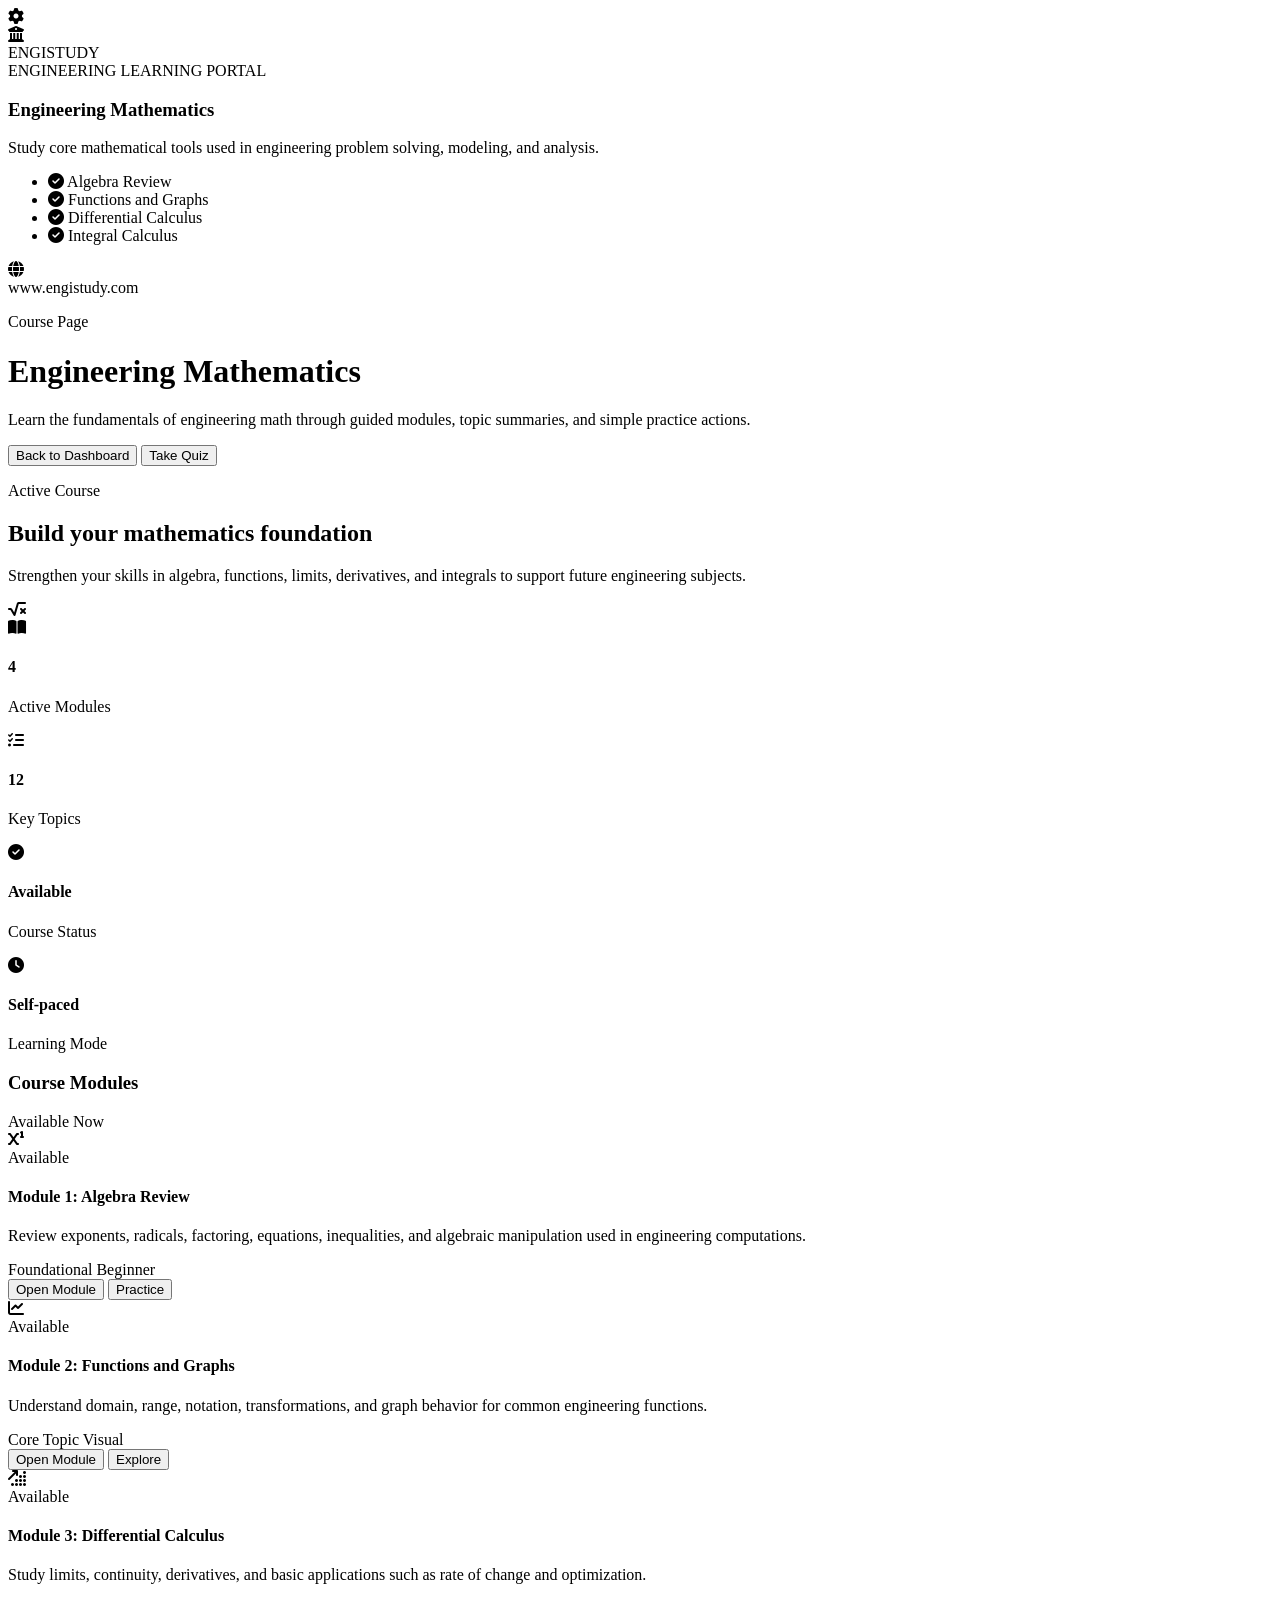
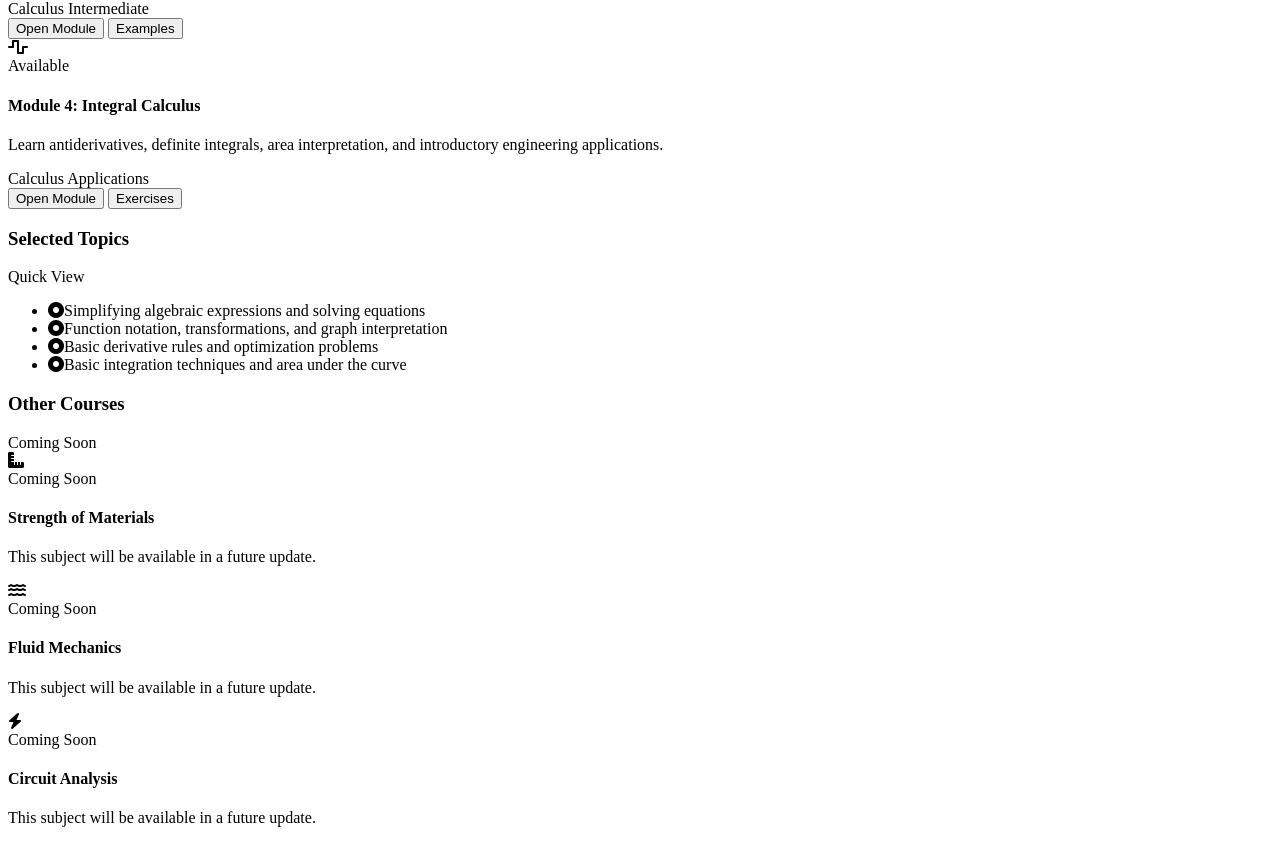
==== Engineering Mathematics/Engineering-math.html @ 1a0a08f6 "Add files via upload" ====
<!doctype html>
<html lang="en">
  <head>
    <meta charset="UTF-8" />
    <meta name="viewport" content="width=device-width, initial-scale=1.0" />
    <title>Engineering Mathematics - EngiStudy</title>
    <link
      rel="stylesheet"
      href="https://cdnjs.cloudflare.com/ajax/libs/font-awesome/6.5.0/css/all.min.css"
    />
    <link rel="stylesheet" href="engineering-math.css" />
  </head>
  <body>
    <div class="page">
      <div class="layout">
        <aside class="sidebar">
          <div class="logo-wrap">
            <div class="custom-logo">
              <div class="gear-ring"><i class="fa-solid fa-gear"></i></div>
              <div class="logo-center">
                <i class="fa-solid fa-building-columns"></i>
              </div>
            </div>
            <div>
              <div class="brand-title">ENGI<span>STUDY</span></div>
              <div class="brand-subtitle">ENGINEERING LEARNING PORTAL</div>
            </div>
          </div>

          <div class="blob blob-top"></div>
          <div class="blob blob-left"></div>
          <div class="blob blob-bottom"></div>
          <div class="orb orb-one"></div>
          <div class="orb orb-two"></div>

          <div class="sidebar-card">
            <h3>Engineering Mathematics</h3>
            <p>
              Study core mathematical tools used in engineering problem solving,
              modeling, and analysis.
            </p>
            <ul class="sidebar-list">
              <li><i class="fa-solid fa-check-circle"></i> Algebra Review</li>
              <li>
                <i class="fa-solid fa-check-circle"></i> Functions and Graphs
              </li>
              <li>
                <i class="fa-solid fa-check-circle"></i> Differential Calculus
              </li>
              <li>
                <i class="fa-solid fa-check-circle"></i> Integral Calculus
              </li>
            </ul>
          </div>

          <div class="site-link">
            <div class="site-icon"><i class="fa-solid fa-globe"></i></div>
            <span>www.engistudy.com</span>
          </div>
        </aside>

        <main class="content">
          <div class="topbar">
            <div>
              <p class="label">Course Page</p>
              <h1>Engineering Mathematics</h1>
              <p>
                Learn the fundamentals of engineering math through guided
                modules, topic summaries, and simple practice actions.
              </p>
            </div>
            <div class="btn-row">
              <button
                class="btn btn-light"
                onclick="window.location.href = '../index.html'"
              >
                Back to Dashboard
              </button>
              <button
                class="btn btn-primary"
                onclick="alert('Quiz section coming soon.')"
              >
                Take Quiz
              </button>
            </div>
          </div>

          <section class="hero-card">
            <div>
              <p class="label hero-label">Active Course</p>
              <h2>Build your mathematics foundation</h2>
              <p>
                Strengthen your skills in algebra, functions, limits,
                derivatives, and integrals to support future engineering
                subjects.
              </p>
            </div>
            <div class="hero-badge">
              <i class="fa-solid fa-square-root-variable"></i>
            </div>
          </section>

          <section class="stats-grid">
            <div class="stat-card">
              <div class="stat-icon"><i class="fa-solid fa-book-open"></i></div>
              <div>
                <h4>4</h4>
                <p>Active Modules</p>
              </div>
            </div>
            <div class="stat-card">
              <div class="stat-icon">
                <i class="fa-solid fa-list-check"></i>
              </div>
              <div>
                <h4>12</h4>
                <p>Key Topics</p>
              </div>
            </div>
            <div class="stat-card">
              <div class="stat-icon">
                <i class="fa-solid fa-circle-check"></i>
              </div>
              <div>
                <h4>Available</h4>
                <p>Course Status</p>
              </div>
            </div>
            <div class="stat-card">
              <div class="stat-icon"><i class="fa-solid fa-clock"></i></div>
              <div>
                <h4>Self-paced</h4>
                <p>Learning Mode</p>
              </div>
            </div>
          </section>

          <section class="section">
            <div class="section-header">
              <h3>Course Modules</h3>
              <span class="section-tag">Available Now</span>
            </div>

            <div class="lesson-grid">
              <article class="lesson-card">
                <div class="lesson-top">
                  <div class="lesson-icon">
                    <i class="fa-solid fa-superscript"></i>
                  </div>
                  <div class="lesson-status">Available</div>
                </div>
                <h4>Module 1: Algebra Review</h4>
                <p>
                  Review exponents, radicals, factoring, equations,
                  inequalities, and algebraic manipulation used in engineering
                  computations.
                </p>
                <div class="lesson-meta">
                  <span class="pill">Foundational</span>
                  <span class="pill">Beginner</span>
                </div>
                <div class="lesson-actions">
                  <button
                    class="mini-btn mini-btn-primary"
                    onclick="showTopic('algebra')"
                  >
                    Open Module
                  </button>
                  <button
                    class="mini-btn mini-btn-secondary"
                    onclick="alert('Practice set coming soon.')"
                  >
                    Practice
                  </button>
                </div>
              </article>

              <article class="lesson-card">
                <div class="lesson-top">
                  <div class="lesson-icon">
                    <i class="fa-solid fa-chart-line"></i>
                  </div>
                  <div class="lesson-status">Available</div>
                </div>
                <h4>Module 2: Functions and Graphs</h4>
                <p>
                  Understand domain, range, notation, transformations, and graph
                  behavior for common engineering functions.
                </p>
                <div class="lesson-meta">
                  <span class="pill">Core Topic</span>
                  <span class="pill">Visual</span>
                </div>
                <div class="lesson-actions">
                  <button
                    class="mini-btn mini-btn-primary"
                    onclick="showTopic('functions')"
                  >
                    Open Module
                  </button>
                  <button
                    class="mini-btn mini-btn-secondary"
                    onclick="alert('Graphing activity coming soon.')"
                  >
                    Explore
                  </button>
                </div>
              </article>

              <article class="lesson-card">
                <div class="lesson-top">
                  <div class="lesson-icon">
                    <i class="fa-solid fa-arrow-up-right-dots"></i>
                  </div>
                  <div class="lesson-status">Available</div>
                </div>
                <h4>Module 3: Differential Calculus</h4>
                <p>
                  Study limits, continuity, derivatives, and basic applications
                  such as rate of change and optimization.
                </p>
                <div class="lesson-meta">
                  <span class="pill">Calculus</span>
                  <span class="pill">Intermediate</span>
                </div>
                <div class="lesson-actions">
                  <button
                    class="mini-btn mini-btn-primary"
                    onclick="showTopic('differential')"
                  >
                    Open Module
                  </button>
                  <button
                    class="mini-btn mini-btn-secondary"
                    onclick="alert('Worked examples coming soon.')"
                  >
                    Examples
                  </button>
                </div>
              </article>

              <article class="lesson-card">
                <div class="lesson-top">
                  <div class="lesson-icon">
                    <i class="fa-solid fa-wave-square"></i>
                  </div>
                  <div class="lesson-status">Available</div>
                </div>
                <h4>Module 4: Integral Calculus</h4>
                <p>
                  Learn antiderivatives, definite integrals, area
                  interpretation, and introductory engineering applications.
                </p>
                <div class="lesson-meta">
                  <span class="pill">Calculus</span>
                  <span class="pill">Applications</span>
                </div>
                <div class="lesson-actions">
                  <button
                    class="mini-btn mini-btn-primary"
                    onclick="showTopic('integral')"
                  >
                    Open Module
                  </button>
                  <button
                    class="mini-btn mini-btn-secondary"
                    onclick="alert('Integration exercises coming soon.')"
                  >
                    Exercises
                  </button>
                </div>
              </article>
            </div>
          </section>

          <section class="section">
            <div class="section-header">
              <h3>Selected Topics</h3>
              <span class="section-tag">Quick View</span>
            </div>

            <ul class="topic-list" id="topicList">
              <li>
                <i class="fa-solid fa-circle-dot"></i
                ><span
                  >Simplifying algebraic expressions and solving equations</span
                >
              </li>
              <li>
                <i class="fa-solid fa-circle-dot"></i
                ><span
                  >Function notation, transformations, and graph
                  interpretation</span
                >
              </li>
              <li>
                <i class="fa-solid fa-circle-dot"></i
                ><span>Basic derivative rules and optimization problems</span>
              </li>
              <li>
                <i class="fa-solid fa-circle-dot"></i
                ><span
                  >Basic integration techniques and area under the curve</span
                >
              </li>
            </ul>
          </section>

          <section class="section">
            <div class="section-header">
              <h3>Other Courses</h3>
              <span class="section-tag">Coming Soon</span>
            </div>

            <div class="coming-grid">
              <div class="coming-card">
                <div class="lesson-icon">
                  <i class="fa-solid fa-ruler-combined"></i>
                </div>
                <div class="coming-status">Coming Soon</div>
                <h4>Strength of Materials</h4>
                <p>This subject will be available in a future update.</p>
              </div>

              <div class="coming-card">
                <div class="lesson-icon"><i class="fa-solid fa-water"></i></div>
                <div class="coming-status">Coming Soon</div>
                <h4>Fluid Mechanics</h4>
                <p>This subject will be available in a future update.</p>
              </div>

              <div class="coming-card">
                <div class="lesson-icon"><i class="fa-solid fa-bolt"></i></div>
                <div class="coming-status">Coming Soon</div>
                <h4>Circuit Analysis</h4>
                <p>This subject will be available in a future update.</p>
              </div>
            </div>
          </section>
        </main>
      </div>
    </div>

    <script src="engineering-math.js"></script>
    <script>
      document.body.style.opacity = "0";
      window.addEventListener("load", function () {
        document.body.style.transition = "opacity 0.25s ease";
        document.body.style.opacity = "1";
      });
    </script>
  </body>
</html>
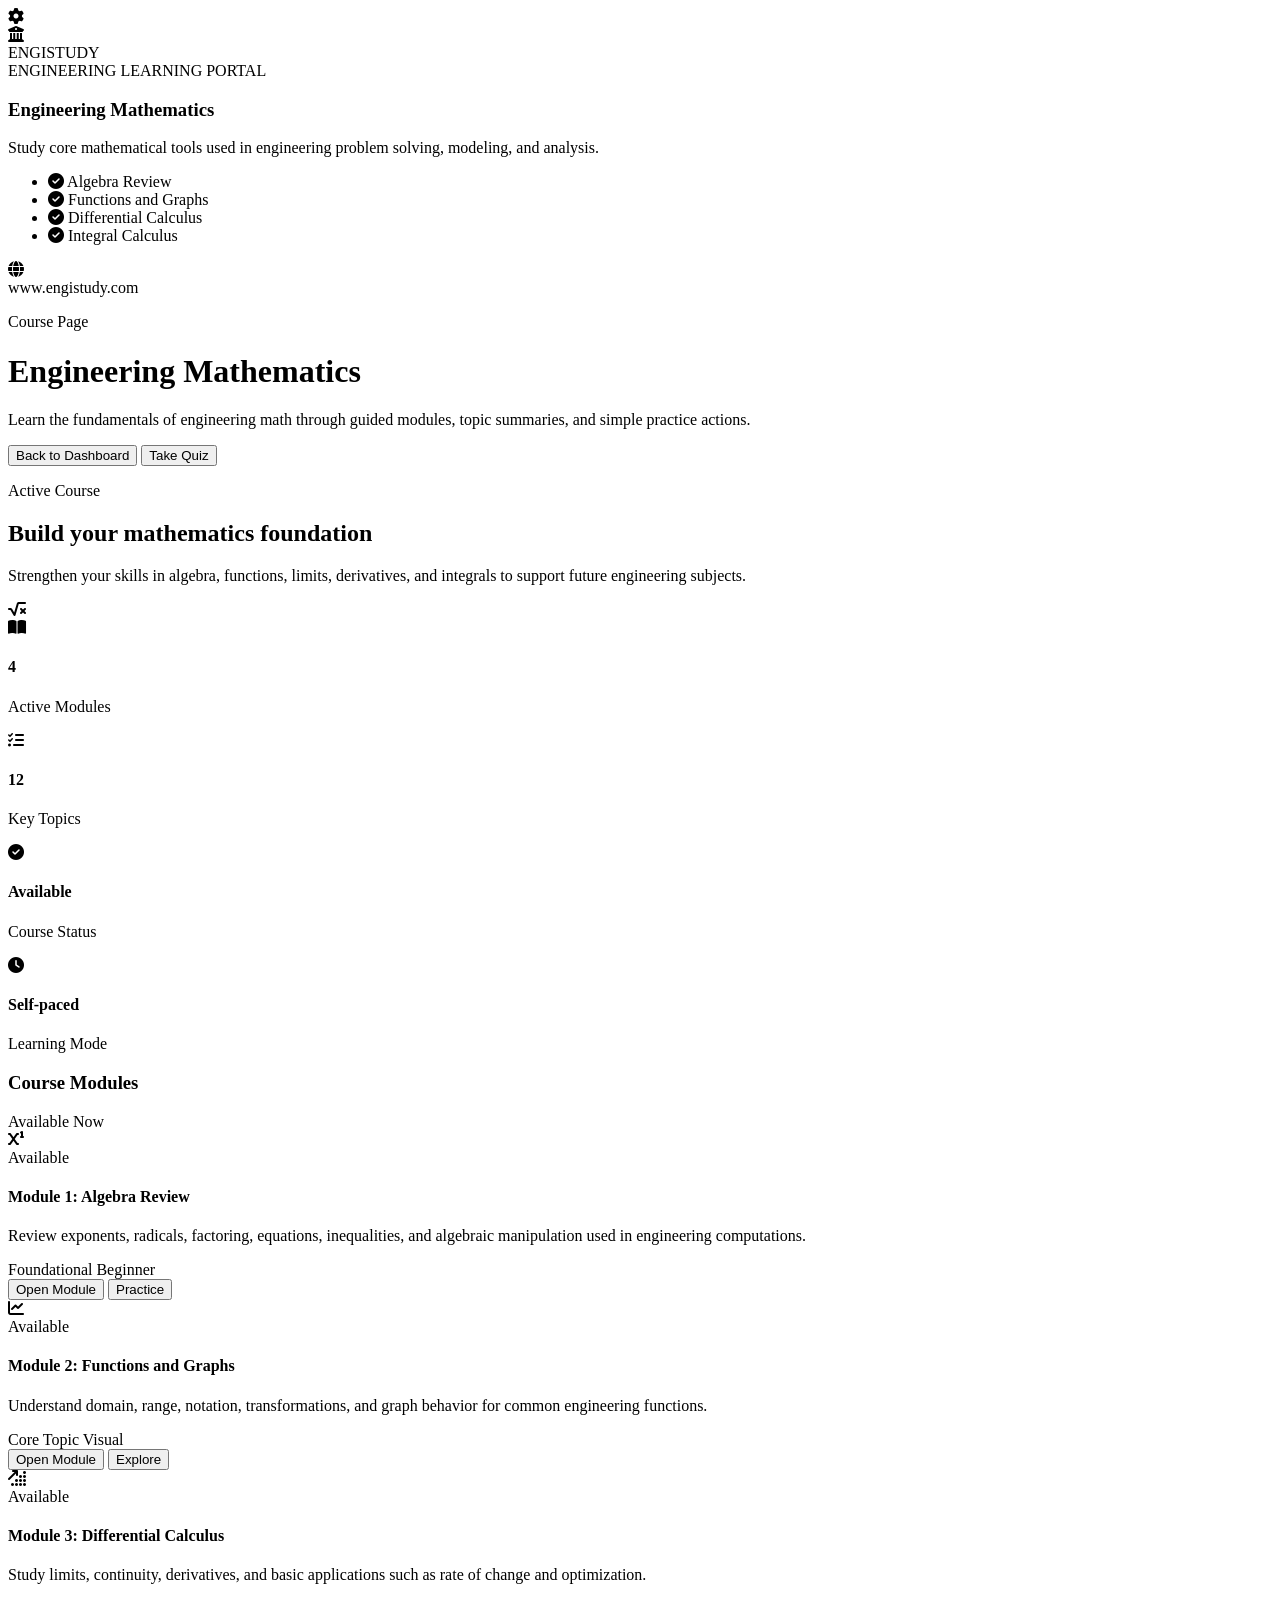
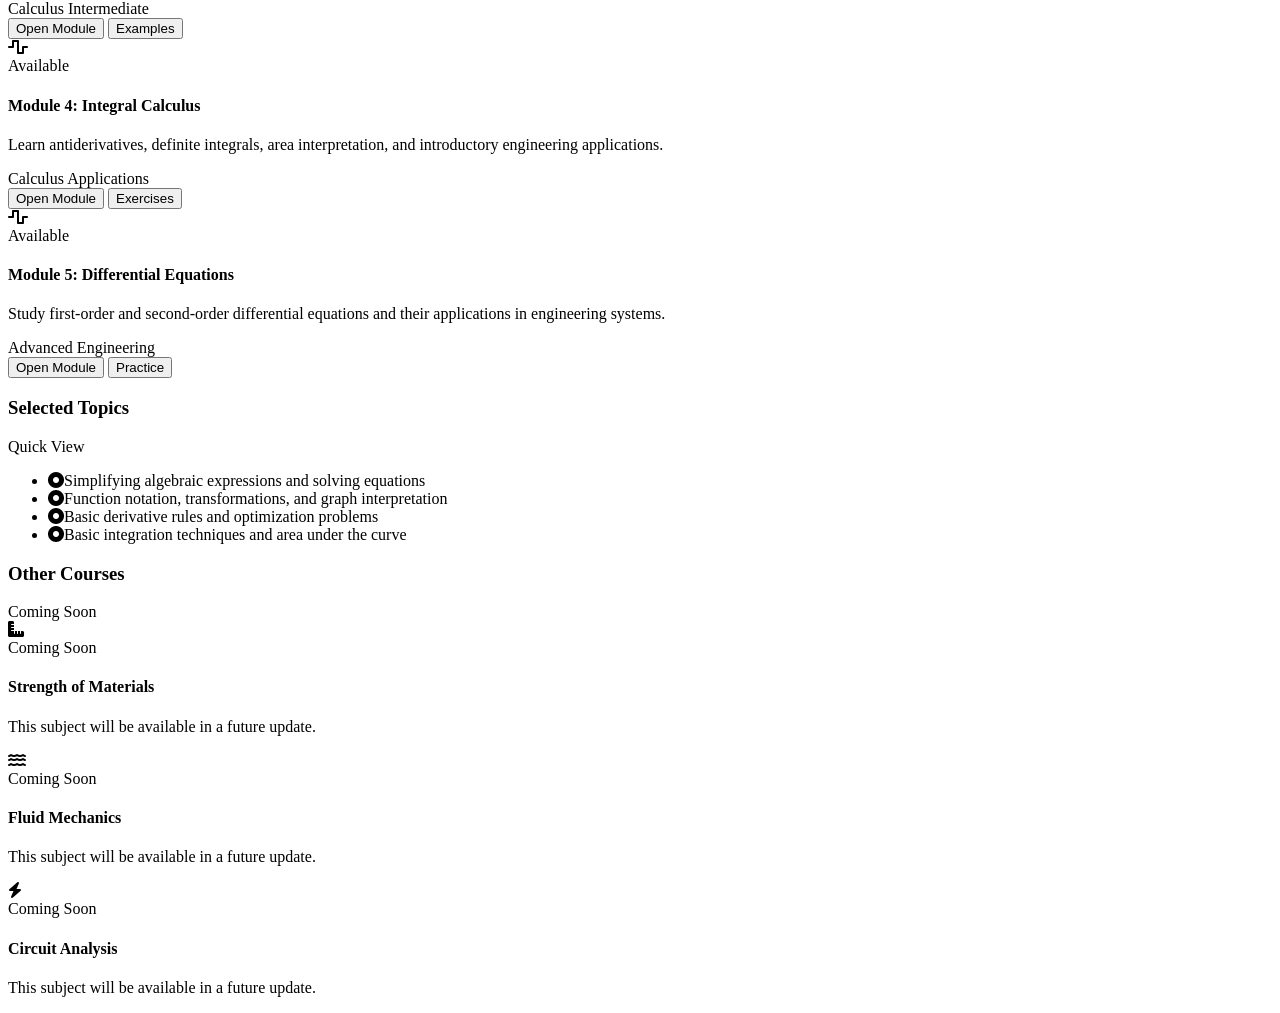
==== commit ec913fd2: "Update Engineering-math.html" ====
--- a/Engineering Mathematics/Engineering-math.html
+++ b/Engineering Mathematics/Engineering-math.html
@@ -270,6 +270,37 @@
                   </button>
                 </div>
               </article>
+              <article class="lesson-card">
+                <div class="lesson-top">
+                  <div class="lesson-icon">
+                    <i class="fa-solid fa-wave-square"></i>
+                  </div>
+                  <div class="lesson-status">Available</div>
+                </div>
+                <h4>Module 5: Differential Equations</h4>
+                <p>
+                  Study first-order and second-order differential equations and
+                  their applications in engineering systems.
+                </p>
+                <div class="lesson-meta">
+                  <span class="pill">Advanced</span>
+                  <span class="pill">Engineering</span>
+                </div>
+                <div class="lesson-actions">
+                  <button
+                    class="mini-btn mini-btn-primary"
+                    onclick="showTopic('diffeq')"
+                  >
+                    Open Module
+                  </button>
+                  <button
+                    class="mini-btn mini-btn-secondary"
+                    onclick="alert('Practice coming soon.')"
+                  >
+                    Practice
+                  </button>
+                </div>
+              </article>
             </div>
           </section>
 
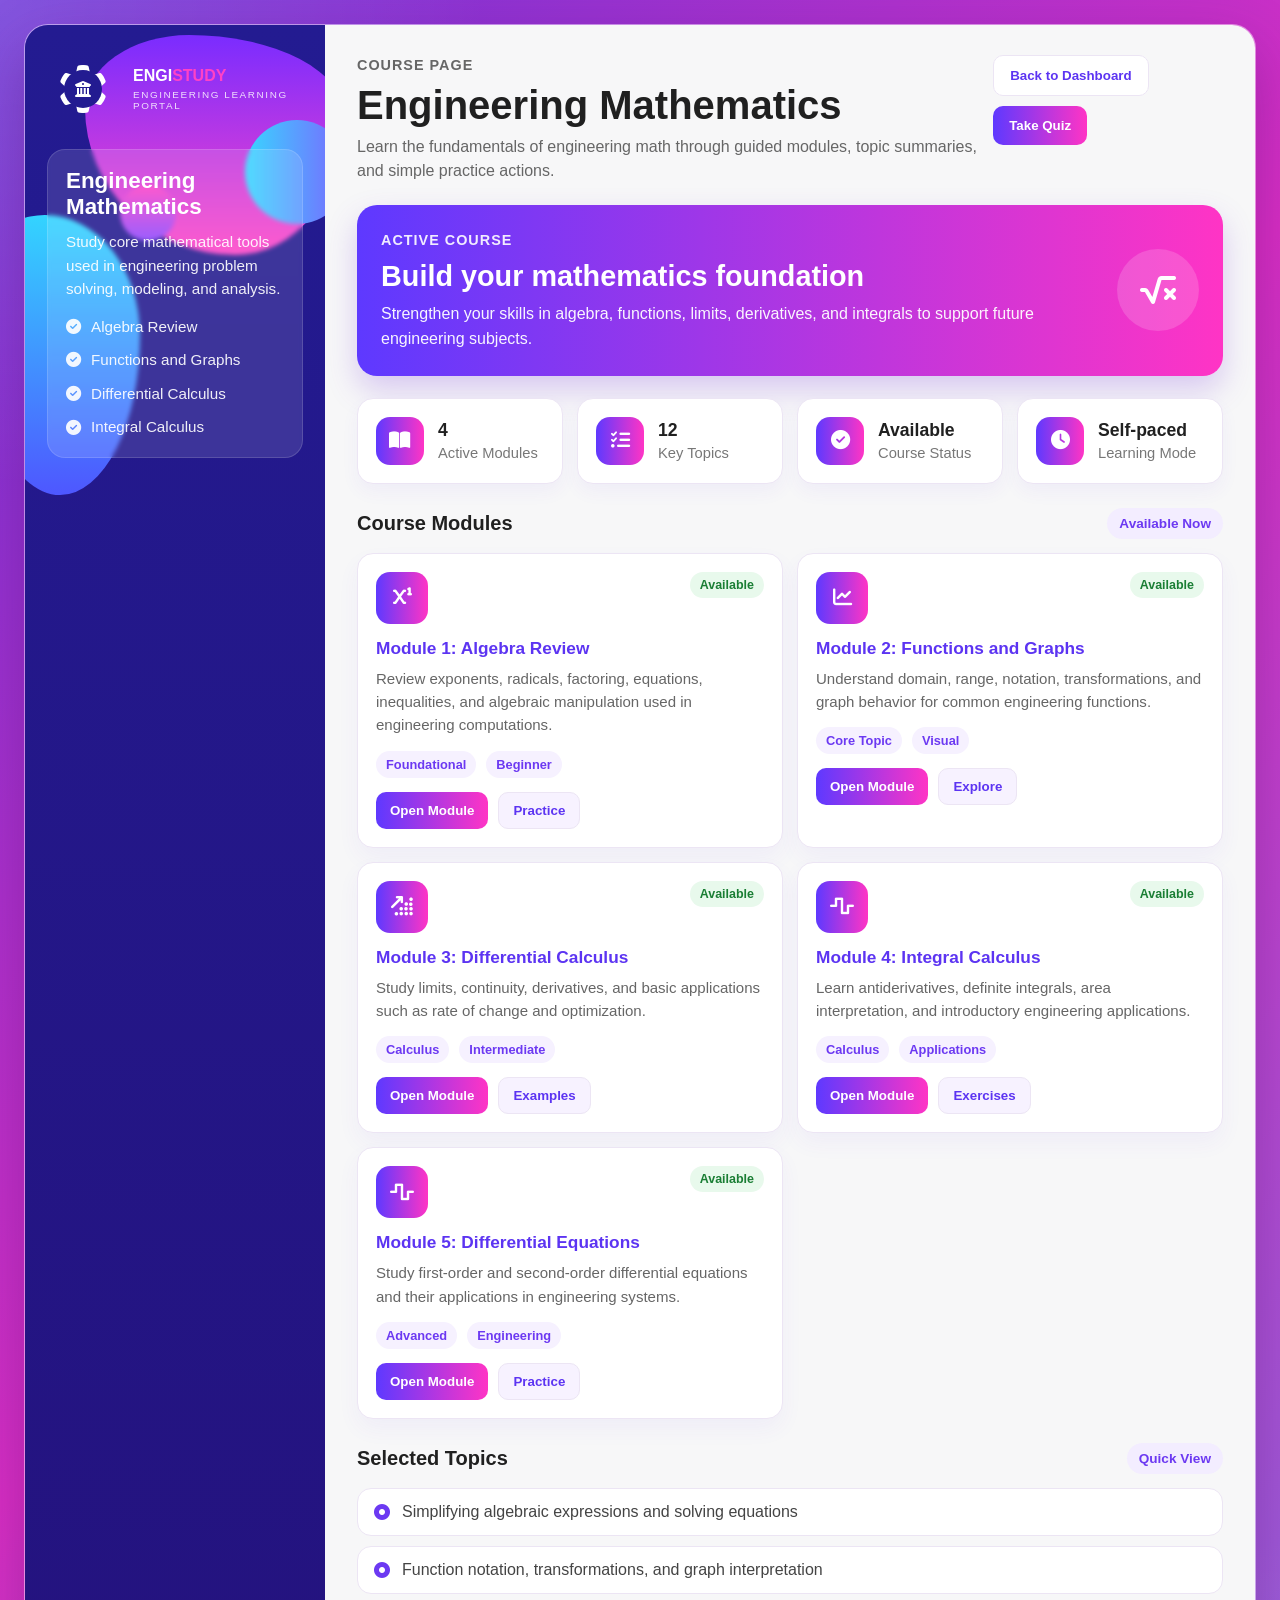
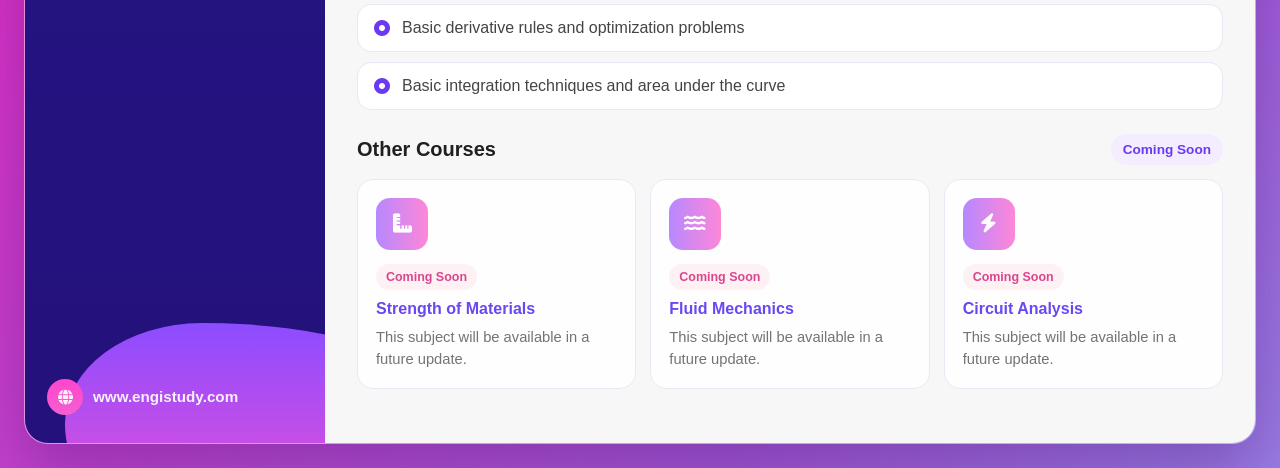
==== commit ce3fd026: "Update Engineering-math.html" ====
--- a/Engineering Mathematics/Engineering-math.html
+++ b/Engineering Mathematics/Engineering-math.html
@@ -8,7 +8,7 @@
       rel="stylesheet"
       href="https://cdnjs.cloudflare.com/ajax/libs/font-awesome/6.5.0/css/all.min.css"
     />
-    <link rel="stylesheet" href="engineering-math.css" />
+    <link rel="stylesheet" href="Engineering-math.css" />
   </head>
   <body>
     <div class="page">
@@ -372,7 +372,7 @@
       </div>
     </div>
 
-    <script src="engineering-math.js"></script>
+    <script src="Engineering-math.js"></script>
     <script>
       document.body.style.opacity = "0";
       window.addEventListener("load", function () {
--- a/Engineering Mathematics/Engineering-math.css
+++ b/Engineering Mathematics/Engineering-math.css
@@ -0,0 +1,595 @@
+* {
+  box-sizing: border-box;
+  margin: 0;
+  padding: 0;
+  font-family: Arial, Helvetica, sans-serif;
+}
+
+body {
+  min-height: 100vh;
+  background:
+    radial-gradient(
+      circle at top left,
+      rgba(255, 255, 255, 0.16),
+      transparent 20%
+    ),
+    radial-gradient(
+      circle at bottom right,
+      rgba(255, 255, 255, 0.12),
+      transparent 22%
+    ),
+    linear-gradient(135deg, #6c34d8 0%, #d92fc4 45%, #8a6ae0 100%);
+  color: #1f2937;
+}
+
+.page {
+  min-height: 100vh;
+  padding: 24px;
+}
+
+.layout {
+  width: 100%;
+  min-height: calc(100vh - 48px);
+  background: rgba(255, 255, 255, 0.14);
+  border: 1px solid rgba(255, 255, 255, 0.35);
+  border-radius: 24px;
+  overflow: hidden;
+  display: grid;
+  grid-template-columns: 300px 1fr;
+  box-shadow: 0 24px 60px rgba(56, 0, 88, 0.3);
+}
+
+.sidebar {
+  position: relative;
+  padding: 28px 22px;
+  background: linear-gradient(180deg, #231b91 0%, #24117b 100%);
+  color: white;
+  display: flex;
+  flex-direction: column;
+  gap: 24px;
+  overflow: hidden;
+}
+
+.logo-wrap {
+  position: relative;
+  z-index: 2;
+  display: flex;
+  align-items: center;
+  gap: 14px;
+}
+
+.custom-logo {
+  width: 72px;
+  height: 72px;
+  position: relative;
+  flex-shrink: 0;
+}
+
+.gear-ring {
+  position: absolute;
+  inset: 0;
+  display: flex;
+  align-items: center;
+  justify-content: center;
+  font-size: 3rem;
+}
+
+.logo-center {
+  position: absolute;
+  width: 38px;
+  height: 38px;
+  border-radius: 50%;
+  background: #231b91;
+  display: flex;
+  align-items: center;
+  justify-content: center;
+  top: 17px;
+  left: 17px;
+  font-size: 1rem;
+}
+
+.brand-title {
+  font-size: 1rem;
+  font-weight: 700;
+  line-height: 1.1;
+}
+
+.brand-title span {
+  color: #ff42c6;
+}
+
+.brand-subtitle {
+  font-size: 0.62rem;
+  letter-spacing: 1.6px;
+  color: rgba(255, 255, 255, 0.84);
+  margin-top: 4px;
+}
+
+.sidebar-card {
+  position: relative;
+  z-index: 2;
+  background: rgba(255, 255, 255, 0.12);
+  border: 1px solid rgba(255, 255, 255, 0.14);
+  border-radius: 18px;
+  padding: 18px;
+  backdrop-filter: blur(2px);
+}
+
+.sidebar-card h3 {
+  font-size: 1.4rem;
+  margin-bottom: 10px;
+}
+
+.sidebar-card p,
+.sidebar-list li,
+.site-link {
+  color: rgba(255, 255, 255, 0.92);
+  line-height: 1.55;
+  font-size: 0.95rem;
+}
+
+.sidebar-list {
+  list-style: none;
+  display: grid;
+  gap: 10px;
+  margin-top: 14px;
+}
+
+.sidebar-list li {
+  display: flex;
+  align-items: center;
+  gap: 10px;
+}
+
+.site-link {
+  position: relative;
+  z-index: 2;
+  margin-top: auto;
+  display: flex;
+  align-items: center;
+  gap: 10px;
+  font-weight: 700;
+}
+
+.site-icon {
+  width: 36px;
+  height: 36px;
+  border-radius: 50%;
+  background: linear-gradient(180deg, #ff45cc, #f35fd0);
+  display: flex;
+  align-items: center;
+  justify-content: center;
+}
+
+.blob,
+.orb {
+  position: absolute;
+  pointer-events: none;
+}
+
+.blob-top {
+  width: 260px;
+  height: 220px;
+  top: 10px;
+  right: -20px;
+  background: linear-gradient(180deg, #7a2cff, #ff45c7);
+  border-radius: 40% 60% 42% 58% / 33% 37% 63% 67%;
+  z-index: 1;
+}
+
+.blob-left {
+  width: 170px;
+  height: 280px;
+  left: -55px;
+  top: 190px;
+  background: linear-gradient(180deg, #33d4ff, #4e57ff);
+  border-radius: 44% 56% 47% 53% / 28% 43% 57% 72%;
+  z-index: 1;
+}
+
+.blob-bottom {
+  width: 360px;
+  height: 240px;
+  left: 40px;
+  bottom: -120px;
+  background: linear-gradient(180deg, #8c4cff, #ff51d0);
+  border-radius: 38% 62% 44% 56% / 42% 29% 71% 58%;
+  z-index: 1;
+}
+
+.orb-one {
+  width: 104px;
+  height: 104px;
+  left: 220px;
+  top: 95px;
+  border-radius: 50%;
+  background: linear-gradient(90deg, #38d6ff, #7d63ff);
+  z-index: 1;
+}
+
+.orb-two {
+  width: 56px;
+  height: 56px;
+  left: 95px;
+  top: 160px;
+  border-radius: 50%;
+  background: linear-gradient(180deg, #ff43c8, #8d48ff);
+  z-index: 1;
+}
+
+.content {
+  background: #f7f7f8;
+  padding: 30px 32px;
+  overflow-y: auto;
+}
+
+.topbar {
+  display: flex;
+  align-items: flex-start;
+  justify-content: space-between;
+  gap: 16px;
+  margin-bottom: 22px;
+}
+
+.label {
+  font-size: 0.9rem;
+  font-weight: 700;
+  color: #8a6be8;
+  text-transform: uppercase;
+  letter-spacing: 1px;
+  margin-bottom: 6px;
+}
+
+.topbar h1 {
+  font-size: 2.5rem;
+  color: #202020;
+  margin-bottom: 8px;
+  line-height: 1.1;
+}
+
+.topbar p {
+  color: #666;
+  line-height: 1.5;
+  max-width: 700px;
+}
+
+.btn-row {
+  display: flex;
+  gap: 10px;
+  flex-wrap: wrap;
+}
+
+.btn {
+  border: none;
+  border-radius: 10px;
+  padding: 12px 16px;
+  font-weight: 700;
+  cursor: pointer;
+}
+
+.btn-primary {
+  color: white;
+  background: linear-gradient(90deg, #5e39ff 0%, #ff34c5 100%);
+}
+
+.btn-light {
+  background: white;
+  color: #5c34f2;
+  border: 1px solid #ece5f4;
+}
+
+.hero-card {
+  background: linear-gradient(90deg, #5e39ff 0%, #ff34c5 100%);
+  border-radius: 20px;
+  padding: 24px;
+  color: white;
+  display: flex;
+  align-items: center;
+  justify-content: space-between;
+  gap: 18px;
+  box-shadow: 0 14px 30px rgba(125, 63, 220, 0.25);
+  margin-bottom: 22px;
+}
+
+.hero-card h2 {
+  font-size: 1.8rem;
+  margin-bottom: 8px;
+}
+
+.hero-card p {
+  line-height: 1.6;
+  max-width: 700px;
+  color: rgba(255, 255, 255, 0.95);
+}
+
+.hero-label {
+  color: rgba(255, 255, 255, 0.9) !important;
+  margin-bottom: 8px;
+}
+
+.hero-badge {
+  width: 82px;
+  height: 82px;
+  border-radius: 50%;
+  background: rgba(255, 255, 255, 0.16);
+  display: flex;
+  align-items: center;
+  justify-content: center;
+  font-size: 2rem;
+  flex-shrink: 0;
+}
+
+.stats-grid {
+  display: grid;
+  grid-template-columns: repeat(4, 1fr);
+  gap: 14px;
+  margin-bottom: 24px;
+}
+
+.stat-card {
+  background: #ffffff;
+  border: 1px solid #ece5f4;
+  border-radius: 16px;
+  padding: 18px;
+  display: flex;
+  align-items: center;
+  gap: 14px;
+  box-shadow: 0 8px 18px rgba(92, 52, 242, 0.05);
+}
+
+.stat-icon {
+  width: 48px;
+  height: 48px;
+  border-radius: 14px;
+  background: linear-gradient(90deg, #5e39ff 0%, #ff34c5 100%);
+  color: white;
+  display: flex;
+  align-items: center;
+  justify-content: center;
+  font-size: 1.2rem;
+  flex-shrink: 0;
+}
+
+.stat-card h4 {
+  font-size: 1.1rem;
+  color: #202020;
+  margin-bottom: 4px;
+}
+
+.stat-card p {
+  color: #777;
+  font-size: 0.92rem;
+}
+
+.section {
+  margin-bottom: 24px;
+}
+
+.section-header {
+  display: flex;
+  align-items: center;
+  justify-content: space-between;
+  margin-bottom: 14px;
+  gap: 12px;
+}
+
+.section-header h3 {
+  font-size: 1.25rem;
+  color: #202020;
+}
+
+.section-tag {
+  background: #f3edff;
+  color: #6c39f2;
+  padding: 8px 12px;
+  border-radius: 999px;
+  font-size: 0.85rem;
+  font-weight: 700;
+}
+
+.lesson-grid {
+  display: grid;
+  grid-template-columns: repeat(2, 1fr);
+  gap: 14px;
+}
+
+.lesson-card {
+  background: #ffffff;
+  border: 1px solid #ece5f4;
+  border-radius: 16px;
+  padding: 18px;
+  box-shadow: 0 10px 22px rgba(92, 52, 242, 0.05);
+}
+
+.lesson-top {
+  display: flex;
+  align-items: flex-start;
+  justify-content: space-between;
+  gap: 14px;
+  margin-bottom: 14px;
+}
+
+.lesson-icon {
+  width: 52px;
+  height: 52px;
+  border-radius: 14px;
+  background: linear-gradient(90deg, #5e39ff 0%, #ff34c5 100%);
+  color: white;
+  display: flex;
+  align-items: center;
+  justify-content: center;
+  font-size: 1.2rem;
+  flex-shrink: 0;
+}
+
+.lesson-status {
+  display: inline-block;
+  padding: 6px 10px;
+  border-radius: 999px;
+  font-size: 0.78rem;
+  font-weight: 700;
+  background: #e8f9ec;
+  color: #1a7e34;
+}
+
+.lesson-card h4 {
+  color: #5c34f2;
+  font-size: 1.08rem;
+  margin-bottom: 8px;
+}
+
+.lesson-card p {
+  color: #666;
+  font-size: 0.94rem;
+  line-height: 1.55;
+  margin-bottom: 14px;
+}
+
+.lesson-meta {
+  display: flex;
+  gap: 10px;
+  flex-wrap: wrap;
+  margin-bottom: 14px;
+}
+
+.pill {
+  background: #f6f1ff;
+  color: #6c39f2;
+  font-size: 0.8rem;
+  font-weight: 700;
+  border-radius: 999px;
+  padding: 6px 10px;
+}
+
+.lesson-actions {
+  display: flex;
+  gap: 10px;
+  flex-wrap: wrap;
+}
+
+.mini-btn {
+  border: none;
+  border-radius: 10px;
+  padding: 10px 14px;
+  cursor: pointer;
+  font-weight: 700;
+}
+
+.mini-btn-primary {
+  color: white;
+  background: linear-gradient(90deg, #5e39ff 0%, #ff34c5 100%);
+}
+
+.mini-btn-secondary {
+  color: #5c34f2;
+  background: #f7f2ff;
+  border: 1px solid #ece5f4;
+}
+
+.topic-list {
+  list-style: none;
+  display: grid;
+  gap: 10px;
+}
+
+.topic-list li {
+  background: white;
+  border: 1px solid #ece5f4;
+  border-radius: 14px;
+  padding: 14px 16px;
+  display: flex;
+  align-items: center;
+  gap: 12px;
+  color: #444;
+}
+
+.topic-list i {
+  color: #6c39f2;
+  font-size: 1rem;
+}
+
+.coming-grid {
+  display: grid;
+  grid-template-columns: repeat(3, 1fr);
+  gap: 14px;
+}
+
+.coming-card {
+  background: #fff;
+  border: 1px solid #ece5f4;
+  border-radius: 16px;
+  padding: 18px;
+  opacity: 0.9;
+}
+
+.coming-card .lesson-icon {
+  background: linear-gradient(90deg, #b07cff 0%, #ff7bd5 100%);
+  margin-bottom: 14px;
+}
+
+.coming-status {
+  display: inline-block;
+  margin-bottom: 10px;
+  padding: 6px 10px;
+  border-radius: 999px;
+  font-size: 0.78rem;
+  font-weight: 700;
+  background: #fff1f3;
+  color: #d63384;
+}
+
+.coming-card h4 {
+  color: #5c34f2;
+  margin-bottom: 8px;
+}
+
+.coming-card p {
+  color: #666;
+  line-height: 1.5;
+  font-size: 0.92rem;
+}
+
+@media (max-width: 1100px) {
+  .layout {
+    grid-template-columns: 260px 1fr;
+  }
+
+  .stats-grid {
+    grid-template-columns: repeat(2, 1fr);
+  }
+
+  .lesson-grid,
+  .coming-grid {
+    grid-template-columns: 1fr 1fr;
+  }
+}
+
+@media (max-width: 820px) {
+  .layout {
+    grid-template-columns: 1fr;
+  }
+
+  .sidebar {
+    display: none;
+  }
+
+  .content {
+    padding: 24px 18px 30px;
+  }
+
+  .stats-grid,
+  .lesson-grid,
+  .coming-grid {
+    grid-template-columns: 1fr;
+  }
+
+  .topbar {
+    flex-direction: column;
+    align-items: flex-start;
+  }
+
+  .hero-card {
+    flex-direction: column;
+    align-items: flex-start;
+  }
+}
